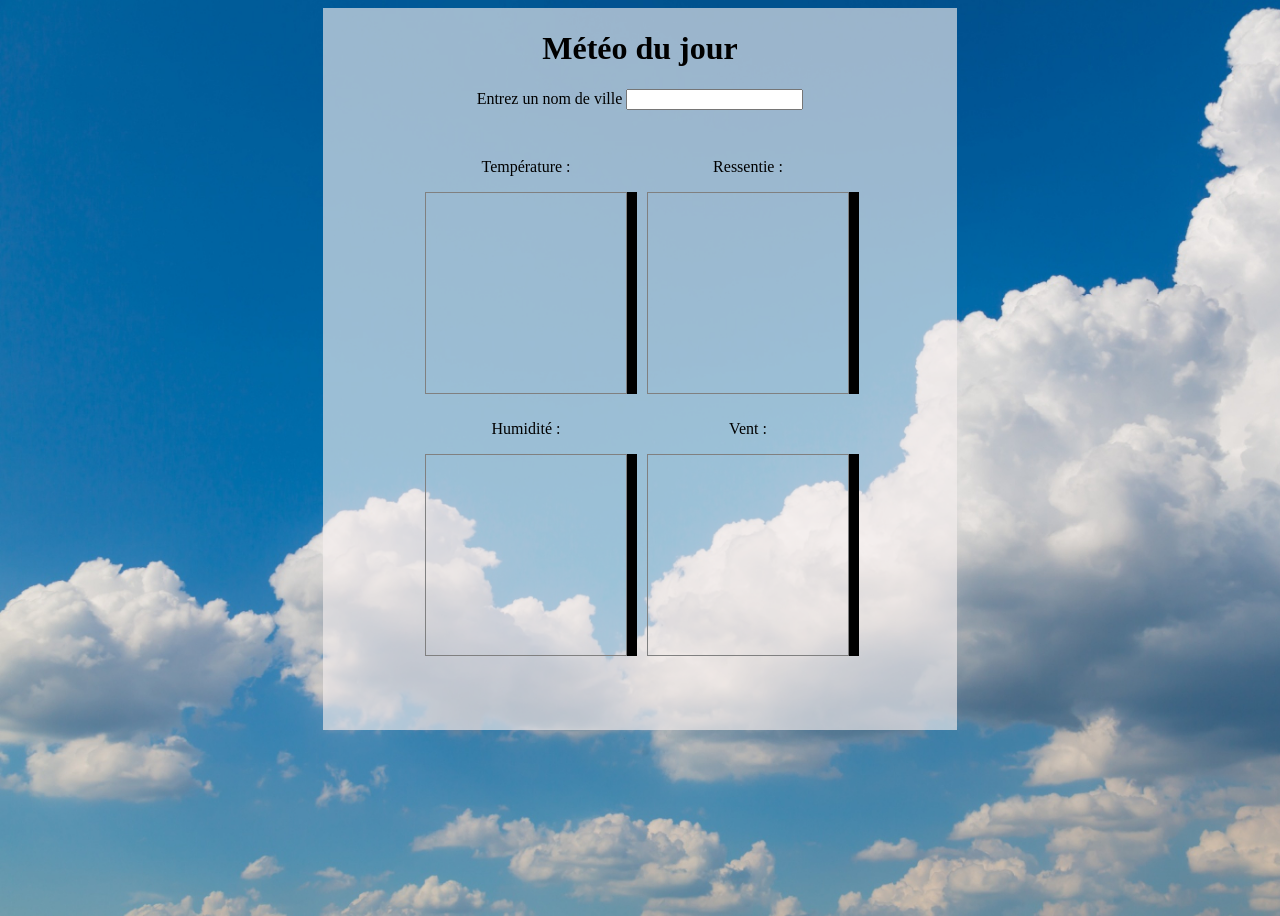
==== index.html @ d86cf15d "meteo" ====
<!DOCTYPE html>
<html lang="fr">
<head>
    <meta charset="UTF-8">
    <meta name="viewport" content="width=device-width, initial-scale=1.0">
    <link rel="stylesheet" href="css/weather.css">
    <title>Les Requêtes API</title>
</head>
<body>
    <div class="main">
        <h1>Météo du jour</h1>
        <form id="form">
            <label for="city">Entrez un nom de ville</label>
            <input type="text" id="city" />
        </form>
 
        <div class="container">
 
            <div>
                <p>Température :</p>
                <div id="temp" class="boxe"></div>
            </div>
            <div>
                <p>Ressentie :</p>
                <div id="feels" class="boxe"></div>
            </div>
            <div>
                <p>Humidité :</p>
                <div id="humidity" class="boxe"></div>
            </div>
            <div>
                <p>Vent :</p>
                <div id="wind" class="boxe"></div>
            </div>
        </div>
 
    </div>
 
 
    <script src="js/api-weather.js"></script>
</body>
</html>
---- css/weather.css ----
html {
    padding: 0;
    margin: 0;
    box-sizing: border-box;
    text-align: center;
}
 
body {
    background-image: url(../img/cloudy_sky.jpg);
    background-repeat: no-repeat;
    background-size: cover;
    height: 100vh;
}
 
.main {
    border: 1px solid #0000;
    background-color: rgb(245, 239, 239, 0.63);
    width: 50%;
    height: 45rem;
    margin: auto;
}
 
.container {
    display: flex;
    flex-wrap: wrap;
    max-width: 450px;
    margin: auto;
    padding-top: 2rem;
}
.boxe {
    margin: 10px;
    height: 200px;
    width: 200px;
    border: 1px solid grey;
    box-shadow: 10px 0 0 0 black;
    display: flex;
    align-items: center;
    justify-content: center;
}
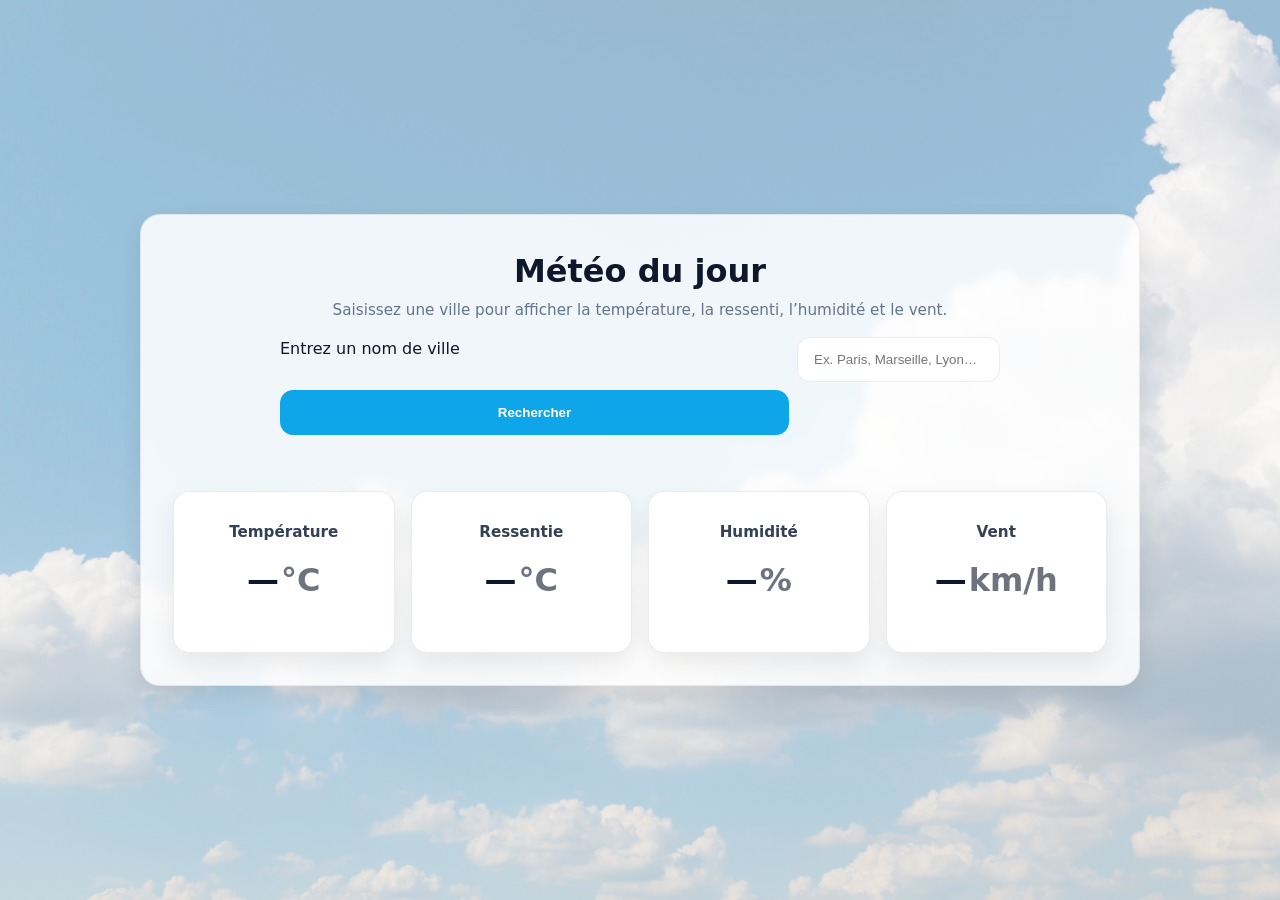
==== commit 68c69cfb: "méteo" ====
--- a/index.html
+++ b/index.html
@@ -1,42 +1,51 @@
 <!DOCTYPE html>
 <html lang="fr">
 <head>
-    <meta charset="UTF-8">
-    <meta name="viewport" content="width=device-width, initial-scale=1.0">
-    <link rel="stylesheet" href="css/weather.css">
-    <title>Les Requêtes API</title>
+  <meta charset="UTF-8" />
+  <meta name="viewport" content="width=device-width, initial-scale=1" />
+  <title>Météo du jour</title>
+  <link rel="stylesheet" href="css/weather.css" />
 </head>
 <body>
-    <div class="main">
+  <div class="wrap">
+    <main class="main">
+      <header>
         <h1>Météo du jour</h1>
-        <form id="form">
-            <label for="city">Entrez un nom de ville</label>
-            <input type="text" id="city" />
-        </form>
- 
-        <div class="container">
- 
-            <div>
-                <p>Température :</p>
-                <div id="temp" class="boxe"></div>
-            </div>
-            <div>
-                <p>Ressentie :</p>
-                <div id="feels" class="boxe"></div>
-            </div>
-            <div>
-                <p>Humidité :</p>
-                <div id="humidity" class="boxe"></div>
-            </div>
-            <div>
-                <p>Vent :</p>
-                <div id="wind" class="boxe"></div>
-            </div>
+        <p class="muted">
+          Saisissez une ville pour afficher la température, la ressenti, l’humidité et le vent.
+        </p>
+      </header>
+
+      <form id="form" class="form" novalidate>
+        <div class="form__row">
+          <label class="sr-only" for="city">Entrez un nom de ville</label>
+          <input id="city" name="city" type="text" placeholder="Ex. Paris, Marseille, Lyon…" autocomplete="off" required />
+          <button class="btn" id="submit" type="submit">Rechercher</button>
         </div>
- 
-    </div>
- 
- 
-    <script src="js/api-weather.js"></script>
+        <div id="status" class="status muted" aria-live="polite"></div>
+      </form>
+
+      <section class="grid">
+        <article class="card">
+          <h2 class="card__title">Température</h2>
+          <p id="temp" class="card__value">—<span class="unit">°C</span></p>
+        </article>
+        <article class="card">
+          <h2 class="card__title">Ressentie</h2>
+          <p id="feels" class="card__value">—<span class="unit">°C</span></p>
+        </article>
+        <article class="card">
+          <h2 class="card__title">Humidité</h2>
+          <p id="humidity" class="card__value">—<span class="unit">%</span></p>
+        </article>
+        <article class="card">
+          <h2 class="card__title">Vent</h2>
+          <p id="wind" class="card__value">—<span class="unit">km/h</span></p>
+        </article>
+      </section>
+    </main>
+  </div>
+
+  <script src="js/api-weather.js"></script>
 </body>
-</html>+</html>
--- a/css/weather.css
+++ b/css/weather.css
@@ -1,39 +1,114 @@
-        html {
-    padding: 0;
-    margin: 0;
-    box-sizing: border-box;
-    text-align: center;
+/* RESET & BASE */
+*, *::before, *::after { box-sizing: border-box; }
+html, body { height: 100%; margin: 0; }
+
+body {
+  font-family: system-ui, -apple-system, "Segoe UI", Roboto, sans-serif;
+  background:
+    linear-gradient(to bottom, rgba(255,255,255,.6), rgba(255,255,255,.6)),
+    url("../img/cloudy_sky.jpg") center/cover no-repeat fixed;
+  color: #0f172a;
+  line-height: 1.5;
 }
- 
-body {
-    background-image: url(../img/cloudy_sky.jpg);
-    background-repeat: no-repeat;
-    background-size: cover;
-    height: 100vh;
+
+/* Variables */
+:root {
+  --card-bg: rgba(255, 255, 255, 0.85);
+  --card-border: rgba(15, 23, 42, 0.08);
+  --ring: #0ea5e9;
+  --shadow: 0 10px 25px rgba(0,0,0,.08);
+  --radius: 1.25rem;
+  --gap: clamp(.75rem, 1.5vw, 1rem);
+  --maxw: 1000px;
 }
- 
+
+/* Wrapper & card */
+.wrap { min-height: 100%; display: grid; place-items: center; padding: clamp(1rem, 3vw, 2rem); }
 .main {
-    border: 1px solid #0000;
-    background-color: rgb(245, 239, 239, 0.63);
-    width: 50%;
-    height: 45rem;
-    margin: auto;
+  width: min(100%, var(--maxw));
+  background: var(--card-bg);
+  border: 1px solid var(--card-border);
+  border-radius: var(--radius);
+  box-shadow: var(--shadow);
+  padding: clamp(1rem, 3vw, 2rem);
+  backdrop-filter: blur(4px);
 }
- 
-.container {
-    display: flex;
-    flex-wrap: wrap;
-    max-width: 450px;
-    margin: auto;
-    padding-top: 2rem;
+
+/* Header */
+header h1 { text-align: center; margin: 0 0 .25rem; font-size: clamp(1.5rem, 3vw, 2rem); }
+header p { text-align: center; color: #334155; font-size: .95rem; margin: 0 0 1rem; }
+
+/* FORMULAIRE */
+.form {
+  display: grid;
+  gap: .75rem;
+  margin: 0 auto clamp(1rem, 3vw, 1.5rem);
+  width: min(720px, 100%);
 }
-.boxe {
-    margin: 10px;
-    height: 200px;
-    width: 200px;
-    border: 1px solid grey;
-    box-shadow: 10px 0 0 0 black;
-    display: flex;
-    align-items: center;
-    justify-content: center;
-}+
+/* Label visible au-dessus du champ */
+.form__label {
+  display: block;
+  font-weight: 600;
+  margin-bottom: .25rem;
+  /* Empêche la casse mot par mot observée */
+  white-space: normal;
+  word-break: keep-all;
+}
+
+/* Rangée: seulement input + bouton */
+.form__row {
+  display: grid;
+  grid-template-columns: 1fr auto;
+  gap: .5rem;
+}
+
+input[type="text"] {
+  width: 100%;
+  padding: .875rem 1rem;
+  border: 1px solid var(--card-border);
+  border-radius: .8rem;
+  background: #fff;
+  outline: none;
+}
+
+input[type="text"]:focus {
+  border-color: var(--ring);
+  box-shadow: 0 0 0 3px color-mix(in oklab, var(--ring) 35%, transparent);
+}
+
+.btn {
+  padding: .875rem 1rem;
+  border: 1px solid var(--ring);
+  background: var(--ring);
+  color: #fff;
+  border-radius: .8rem;
+  font-weight: 700;
+  cursor: pointer;
+}
+.btn:disabled { opacity: .6; cursor: not-allowed; }
+
+/* GRILLE DES CARTES */
+.grid { display: grid; gap: var(--gap); grid-template-columns: repeat(2, 1fr); }
+@media (min-width: 768px) { .grid { grid-template-columns: repeat(4, 1fr); } }
+
+.card {
+  background: #fff;
+  border: 1px solid var(--card-border);
+  border-radius: 1rem;
+  padding: 1rem;
+  text-align: center;
+  min-height: 160px;
+  box-shadow: var(--shadow);
+  transition: transform .25s ease, box-shadow .25s ease;
+}
+.card:hover { transform: translateY(-2px); box-shadow: 0 12px 28px rgba(0,0,0,.12); }
+
+.card__title { font-size: .95rem; color: #334155; }
+.card__value { font-size: clamp(1.25rem, 4vw, 2rem); font-weight: 800; margin-top: .25rem; }
+.unit { font-weight: 600; opacity: .6; margin-left: .125rem; }
+
+/* États & accessibilité */
+.status { min-height: 1.25rem; text-align: center; font-size: .95rem; padding: .25rem 0; }
+.error { color: #b91c1c; }
+.muted { color: #64748b; }
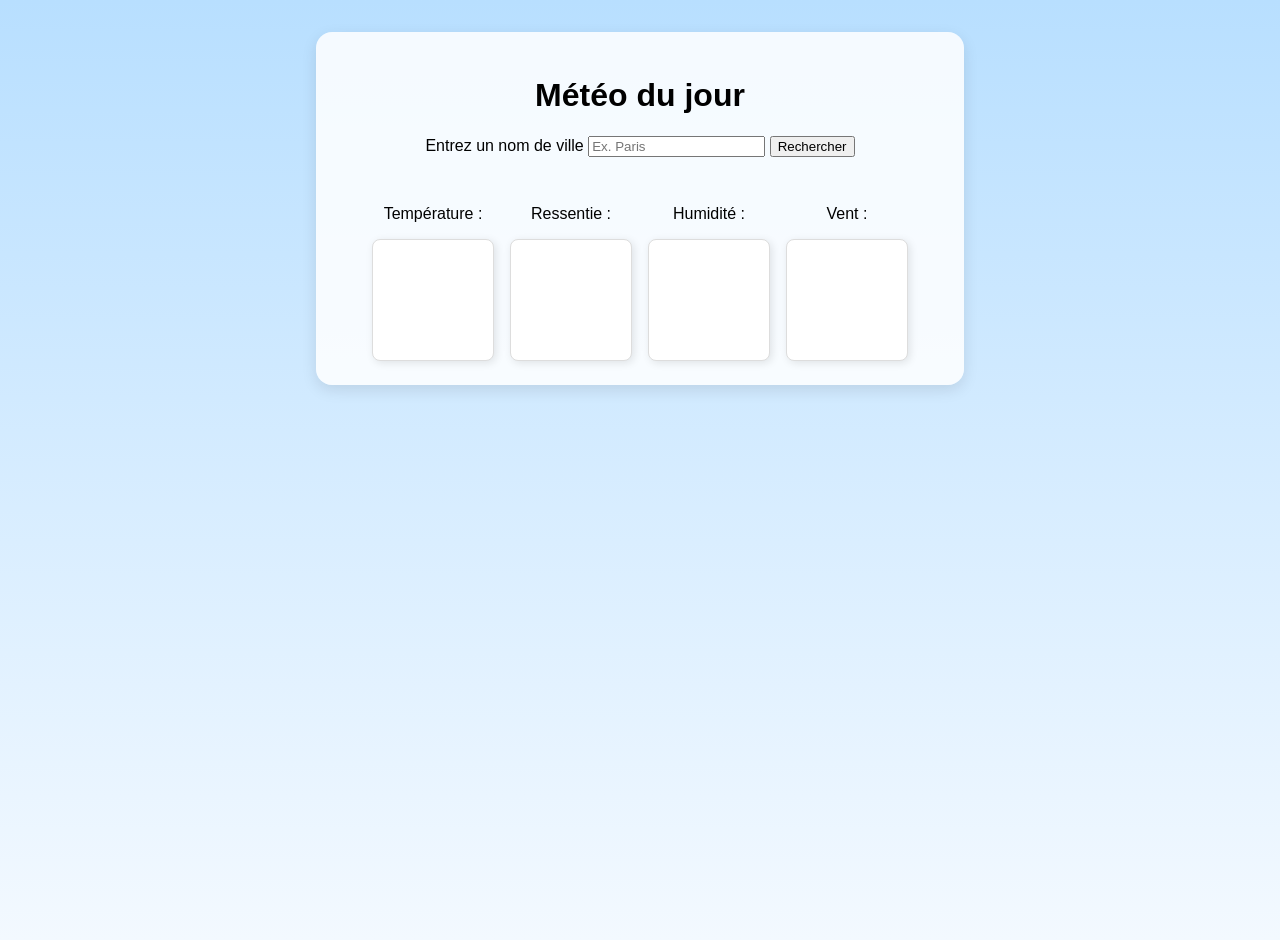
==== commit 37598127: "méteo" ====
--- a/index.html
+++ b/index.html
@@ -1,49 +1,39 @@
 <!DOCTYPE html>
 <html lang="fr">
 <head>
-  <meta charset="UTF-8" />
-  <meta name="viewport" content="width=device-width, initial-scale=1" />
+  <meta charset="UTF-8">
+  <meta name="viewport" content="width=device-width, initial-scale=1.0">
+  <link rel="stylesheet" href="css/weather.css">
   <title>Météo du jour</title>
-  <link rel="stylesheet" href="css/weather.css" />
 </head>
 <body>
-  <div class="wrap">
-    <main class="main">
-      <header>
-        <h1>Météo du jour</h1>
-        <p class="muted">
-          Saisissez une ville pour afficher la température, la ressenti, l’humidité et le vent.
-        </p>
-      </header>
+  <div class="main">
+    <h1>Météo du jour</h1>
+    <form id="form">
+      <label for="city">Entrez un nom de ville</label>
+      <input type="text" id="city" placeholder="Ex. Paris" />
+      <button id="submit" type="submit">Rechercher</button>
+      <p id="status" class="status muted"></p>
+    </form>
 
-      <form id="form" class="form" novalidate>
-        <div class="form__row">
-          <label class="sr-only" for="city">Entrez un nom de ville</label>
-          <input id="city" name="city" type="text" placeholder="Ex. Paris, Marseille, Lyon…" autocomplete="off" required />
-          <button class="btn" id="submit" type="submit">Rechercher</button>
-        </div>
-        <div id="status" class="status muted" aria-live="polite"></div>
-      </form>
-
-      <section class="grid">
-        <article class="card">
-          <h2 class="card__title">Température</h2>
-          <p id="temp" class="card__value">—<span class="unit">°C</span></p>
-        </article>
-        <article class="card">
-          <h2 class="card__title">Ressentie</h2>
-          <p id="feels" class="card__value">—<span class="unit">°C</span></p>
-        </article>
-        <article class="card">
-          <h2 class="card__title">Humidité</h2>
-          <p id="humidity" class="card__value">—<span class="unit">%</span></p>
-        </article>
-        <article class="card">
-          <h2 class="card__title">Vent</h2>
-          <p id="wind" class="card__value">—<span class="unit">km/h</span></p>
-        </article>
-      </section>
-    </main>
+    <div class="container">
+      <div>
+        <p>Température :</p>
+        <div id="temp" class="boxe"></div>
+      </div>
+      <div>
+        <p>Ressentie :</p>
+        <div id="feels" class="boxe"></div>
+      </div>
+      <div>
+        <p>Humidité :</p>
+        <div id="humidity" class="boxe"></div>
+      </div>
+      <div>
+        <p>Vent :</p>
+        <div id="wind" class="boxe"></div>
+      </div>
+    </div>
   </div>
 
   <script src="js/api-weather.js"></script>
--- a/css/weather.css
+++ b/css/weather.css
@@ -1,114 +1,63 @@
-/* RESET & BASE */
-*, *::before, *::after { box-sizing: border-box; }
-html, body { height: 100%; margin: 0; }
+html {
+  padding: 0;
+  margin: 0;
+  box-sizing: border-box;
+  text-align: center;
+}
 
 body {
-  font-family: system-ui, -apple-system, "Segoe UI", Roboto, sans-serif;
-  background:
-    linear-gradient(to bottom, rgba(255,255,255,.6), rgba(255,255,255,.6)),
-    url("../img/cloudy_sky.jpg") center/cover no-repeat fixed;
-  color: #0f172a;
-  line-height: 1.5;
+  background: linear-gradient(#b8dfff, #f3f9ff);
+  background-repeat: no-repeat;
+  background-size: cover;
+  height: 100vh;
+  font-family: Arial, sans-serif;
 }
 
-/* Variables */
-:root {
-  --card-bg: rgba(255, 255, 255, 0.85);
-  --card-border: rgba(15, 23, 42, 0.08);
-  --ring: #0ea5e9;
-  --shadow: 0 10px 25px rgba(0,0,0,.08);
-  --radius: 1.25rem;
-  --gap: clamp(.75rem, 1.5vw, 1rem);
-  --maxw: 1000px;
+.main {
+  background-color: rgba(255, 255, 255, 0.85);
+  width: 90%;
+  max-width: 600px;
+  margin: 2rem auto;
+  padding: 1.5rem;
+  border-radius: 1rem;
+  box-shadow: 0 5px 15px rgba(0,0,0,0.1);
 }
 
-/* Wrapper & card */
-.wrap { min-height: 100%; display: grid; place-items: center; padding: clamp(1rem, 3vw, 2rem); }
-.main {
-  width: min(100%, var(--maxw));
-  background: var(--card-bg);
-  border: 1px solid var(--card-border);
-  border-radius: var(--radius);
-  box-shadow: var(--shadow);
-  padding: clamp(1rem, 3vw, 2rem);
-  backdrop-filter: blur(4px);
+.container {
+  display: flex;
+  flex-wrap: wrap;
+  justify-content: center;
+  gap: 1rem;
+  margin-top: 2rem;
 }
 
-/* Header */
-header h1 { text-align: center; margin: 0 0 .25rem; font-size: clamp(1.5rem, 3vw, 2rem); }
-header p { text-align: center; color: #334155; font-size: .95rem; margin: 0 0 1rem; }
-
-/* FORMULAIRE */
-.form {
-  display: grid;
-  gap: .75rem;
-  margin: 0 auto clamp(1rem, 3vw, 1.5rem);
-  width: min(720px, 100%);
+.boxe {
+  height: 120px;
+  width: 120px;
+  border: 1px solid #ddd;
+  box-shadow: 2px 2px 8px rgba(0,0,0,0.1);
+  display: flex;
+  align-items: center;
+  justify-content: center;
+  border-radius: 0.5rem;
+  background: white;
+  font-size: 1.2rem;
 }
 
-/* Label visible au-dessus du champ */
-.form__label {
-  display: block;
-  font-weight: 600;
-  margin-bottom: .25rem;
-  /* Empêche la casse mot par mot observée */
-  white-space: normal;
-  word-break: keep-all;
+.status {
+  margin-top: 0.5rem;
+  font-size: 0.9rem;
+  color: #64748b;
 }
 
-/* Rangée: seulement input + bouton */
-.form__row {
-  display: grid;
-  grid-template-columns: 1fr auto;
-  gap: .5rem;
+.status.error {
+  color: #b91c1c;
 }
 
-input[type="text"] {
-  width: 100%;
-  padding: .875rem 1rem;
-  border: 1px solid var(--card-border);
-  border-radius: .8rem;
-  background: #fff;
-  outline: none;
+@media (max-width: 600px) {
+  .boxe {
+    width: 100px;
+    height: 100px;
+    font-size: 1rem;
+  }
 }
-
-input[type="text"]:focus {
-  border-color: var(--ring);
-  box-shadow: 0 0 0 3px color-mix(in oklab, var(--ring) 35%, transparent);
-}
-
-.btn {
-  padding: .875rem 1rem;
-  border: 1px solid var(--ring);
-  background: var(--ring);
-  color: #fff;
-  border-radius: .8rem;
-  font-weight: 700;
-  cursor: pointer;
-}
-.btn:disabled { opacity: .6; cursor: not-allowed; }
-
-/* GRILLE DES CARTES */
-.grid { display: grid; gap: var(--gap); grid-template-columns: repeat(2, 1fr); }
-@media (min-width: 768px) { .grid { grid-template-columns: repeat(4, 1fr); } }
-
-.card {
-  background: #fff;
-  border: 1px solid var(--card-border);
-  border-radius: 1rem;
-  padding: 1rem;
-  text-align: center;
-  min-height: 160px;
-  box-shadow: var(--shadow);
-  transition: transform .25s ease, box-shadow .25s ease;
-}
-.card:hover { transform: translateY(-2px); box-shadow: 0 12px 28px rgba(0,0,0,.12); }
-
-.card__title { font-size: .95rem; color: #334155; }
-.card__value { font-size: clamp(1.25rem, 4vw, 2rem); font-weight: 800; margin-top: .25rem; }
-.unit { font-weight: 600; opacity: .6; margin-left: .125rem; }
-
-/* États & accessibilité */
-.status { min-height: 1.25rem; text-align: center; font-size: .95rem; padding: .25rem 0; }
-.error { color: #b91c1c; }
-.muted { color: #64748b; }
